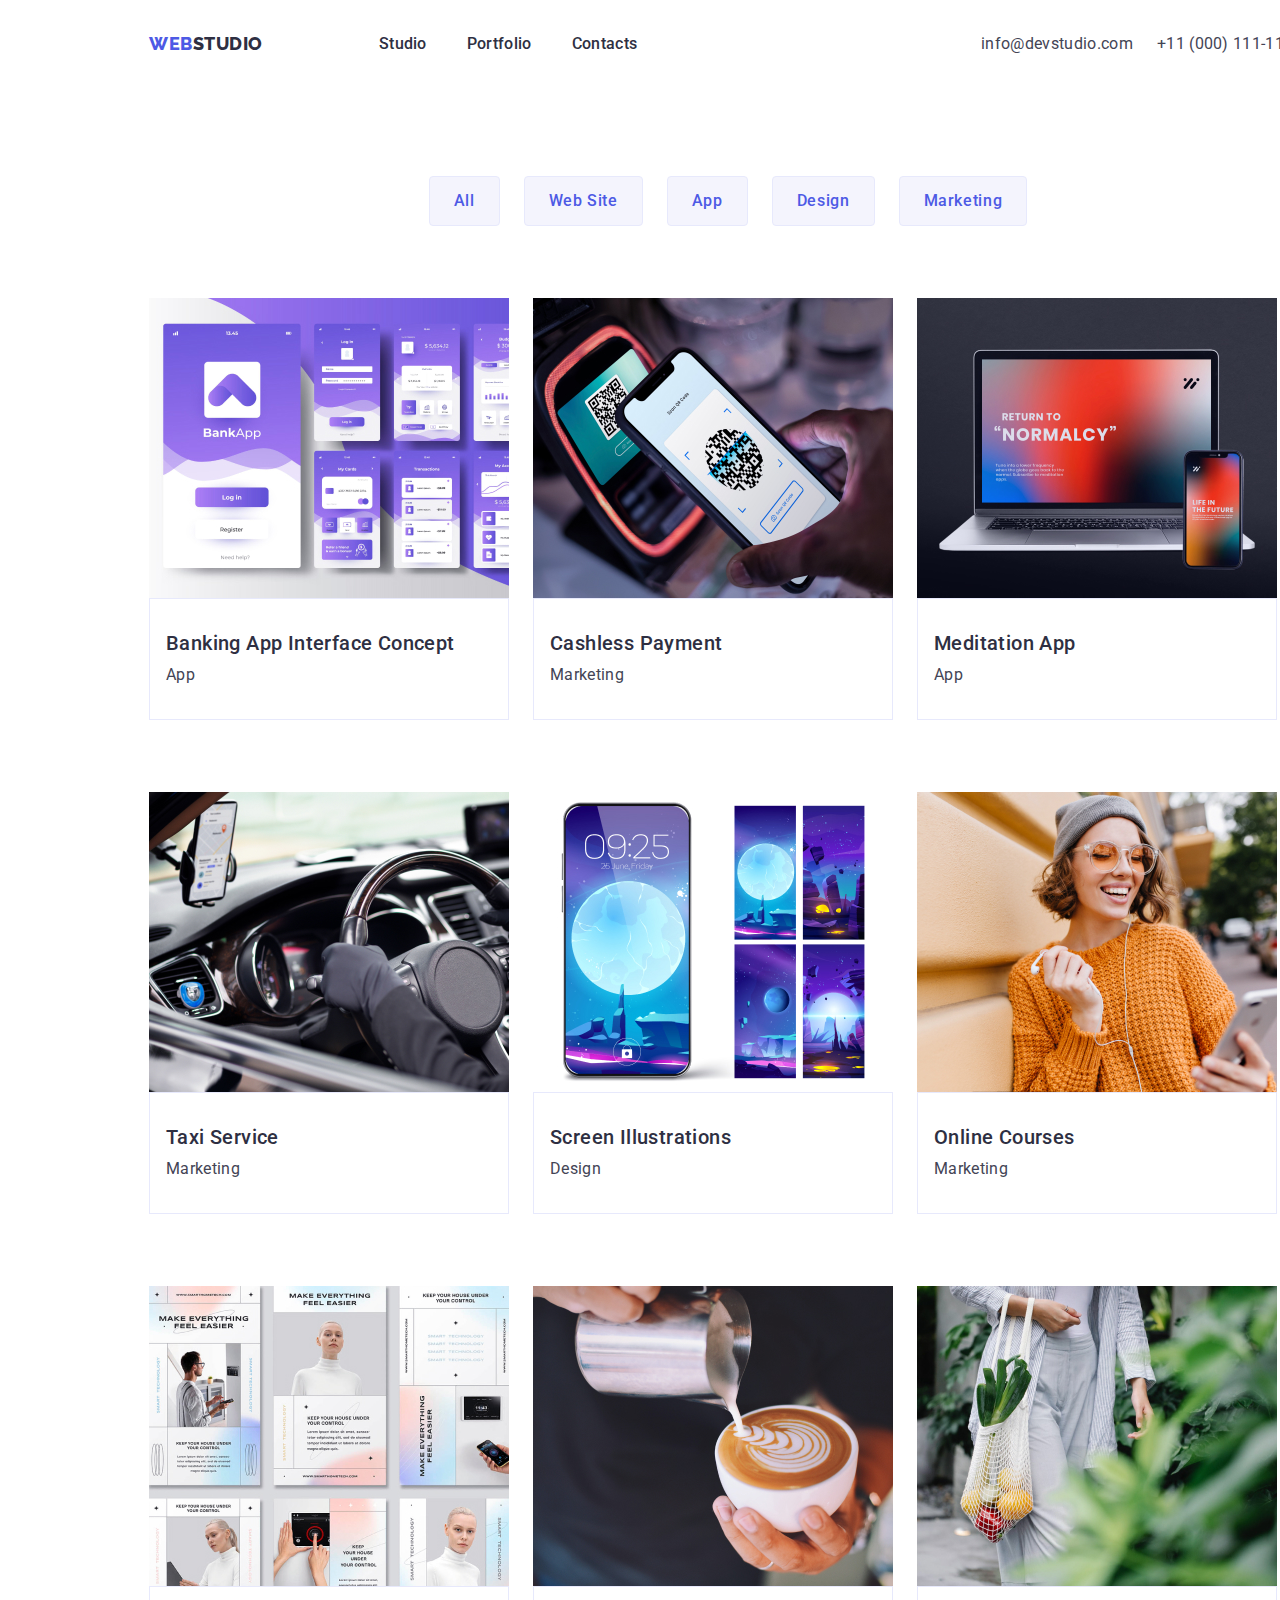
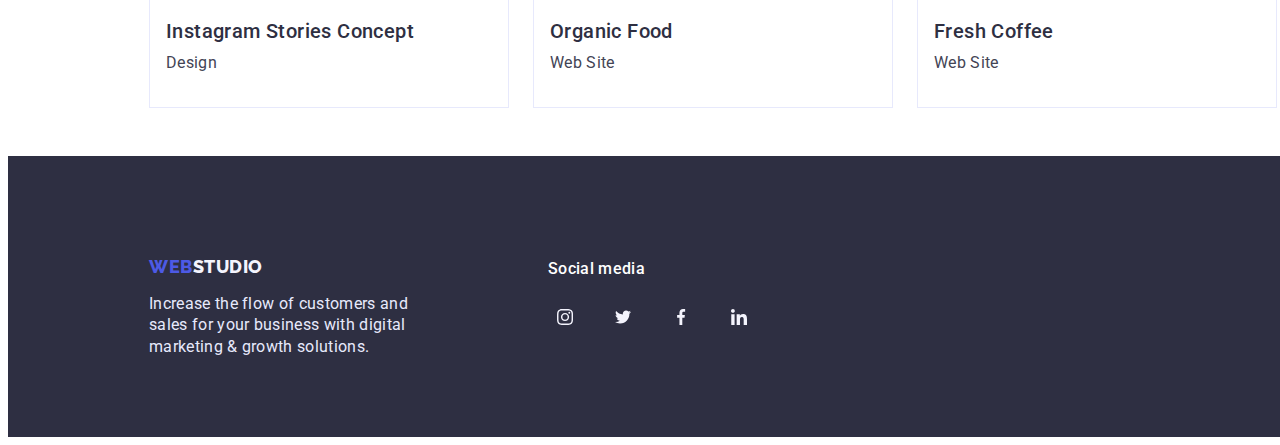
==== portfolio.html @ 94cb03ec "proba" ====
<!DOCTYPE html>
<html lang="en">
<head>
    <meta charset="UTF-8">
    <meta http-equiv="X-UA-Compatible" content="IE=edge">
    <meta name="viewport" content="width=device-width, initial-scale=1.0">
    <title>Портфоліо</title>
    <link rel="preconnect" href="https://fonts.googleapis.com">
    <link rel="preconnect" href="https://fonts.gstatic.com" crossorigin>
    <link href="https://fonts.googleapis.com/css2?family=Raleway:wght@800&family=Roboto:wght@400;500;700;900&display=swap" rel="stylesheet">
    <link rel="stylesheet" href="https://cdnjs.cloudflare.com/ajax/libs/modern-normalize/1.1.0/modern-normalize.min.css" 
    integrity="sha512-wpPYUAdjBVSE4KJnH1VR1HeZfpl1ub8YT/NKx4PuQ5NmX2tKuGu6U/JRp5y+Y8XG2tV+wKQpNHVUX03MfMFn9Q==" crossorigin="anonymous" referrerpolicy="no-referrer" />
        <link  href="./css/styles.css" rel="stylesheet">
    
</head>
<body> 
    <div class="container-body">
         <header class="header">
        <div class="header-cont container">
                <nav class="header-nav"> 
    <ul class="header-list list">
        <li> <a class="header-link link" href="./index.html" >Web<span class="accent">Studio</span></a></li>
        <li class="header-list__item"><a class="header-list__link link" href="./index.html">Studio</a></li>
        <li class="header-list__item"><a class="header-list__link link" href="./portfolio.html">Portfolio</a></li>
        <li class="header-list__item"><a class="header-list__link link" href="">Contacts</a></li>
    </ul>
</nav>
<address class="header-address ">
    <ul class="header-adr__list list ">
        <li class="header-adr__item"> <a class="header-adr-link link" href="mailto:info@devstudio.com">info@devstudio.com</a></li>
        <li class="header-adr__item"> <a class="header-adr-link link" href="tel:+110001111111">+11 (000) 111-11-11</a></li>
    </ul>
</address>
</div>
    </header>
     
    <main>

        <!-- sectio-1  -->

        <section class="section">
            <h1 hidden>portfolio</h1>
            <div class="section-btn container">
              <ul class="section-list-btn list">
                 <li class="section-"><button class="btnn" type="button">All</button></li>
                <li class="section-"><button class="btnn" type="button">Web Site</button></li>
                <li class="section-"><button class="btnn" type="button">App</button></li>
                <li class="section-"><button class="btnn" type="button">Design</button></li>
                <li class="section-"><button class="btnn" type="button">Marketing</button></li>
            </ul>
            </div>

   <div class="section-list-img container">
            
            <ul class="section-list list">
                
                <li class="section-list-li">
                    <a class="section link" href="">
                        <img src="./images/portsel1.jpg" alt="app saite" width="360">
                        <div class="img-textt">
                         <h2 class="link-list-zago">Banking App Interface Concept</h2>
                         <p class="link-list-par">App</p>
                        </div>
                    
                    </a> 
                </li>

                <li class="section-list-li">
                    <a class="section link" href="">
                    <img src="./images/portsel2.jpg" alt="two telefone" width="360">
                    <div class="img-textt">
                        <h2 class="link-list-zago">Cashless Payment</h2>
                    <p class="link-list-par">Marketing</p>

                    </div>
                    
                    </a>                  
                </li>

                <li class="section-list-li">
                    <a class="section link" href="">
                        <img src="./images/portsel3.jpg" alt="mac iphone" width="360">
                        <div class="img-textt">
                             <h2 class="link-list-zago">Meditation App</h2>
                    <p class="link-list-par">App</p>

                        </div>
                   
                    </a>                    
                </li>
        
                <li class="section-list-li">
                    <a class="section link" href="">
                        <img src="./images/portsel21.jpg" alt="avto drive" width="360">
                        <div class="img-textt"> 
                             <h2 class="link-list-zago">Taxi Service</h2>
                    <p class="link-list-par">Marketing</p>

                        </div>
                  
                    </a>
                    
                </li>
                <li class="section-list-li">
                    <a class="section link" href="">
                        <img src="./images/portsel22.jpg" alt="iphone window" width="360">
                        <div class="img-textt">
                               <h2 class="link-list-zago">Screen Illustrations</h2>
                    <p class="link-list-par">Design</p>
                        </div>
                  
                    </a>
                    
                </li>
                <li class="section-list-li">
                    <a class="section link" href="">
                        <img src="./images/portsel23.jpg" alt="girl iphone" width="360">
                        <div class="img-textt">
                             <h2 class="link-list-zago">Online Courses</h2>
                    <p class="link-list-par">Marketing</p>
                        </div>
                    
                    </a>
                    
                </li>
      
                <li class="section-list-li">
                    <a class="section link" href="">
                        <img src="./images/portsel31.jpg" alt="site poster " width="360">
                        <div class="img-textt">
                             <h2 class="link-list-zago">Instagram Stories Concept</h2>
                    <p class="link-list-par">Design</p>
                        </div>
                    
                    </a>
                    
                </li>
                <li class="section-list-li">
                    <a class="section link" href="">
                        <img src="./images/portsel32.jpg" alt="ftuit bag" width="360">
                        <div class="img-textt">
                             <h2 class="link-list-zago">Organic Food</h2>
                    <p class="link-list-par">Web Site</p>
                        </div>
                    
                    </a>
                    
                </li>
                <li class="section-list-li">
                    <a class="section link" href="">
                        <img src="./images/portsel33.jpg" alt="late cap" width="360">
                        <div class="img-textt">
                             <h2 class="link-list-zago">Fresh Coffee</h2>
                    <p class="link-list-par">Web Site</p>
                        </div>
                    
                    </a>
                    
                </li>
            </ul>
        </div>
           
        </section>

    </main> 
    <footer class="footer-dno-links">
        <div class="container">
          <a class="footer-link link" href="./index.html" >Web<span class="accentt">Studio</span></a>
    <p class="footer-dno-p">Increase the flow of customers and sales for your business with digital marketing & growth solutions.</p>   
        </div>
        <div class="footer-dno-soc">
            <h2 class="footer-dno-zogo">Social media</h2>
 <ul class="section-soc-list list">

                    <li class="section-soc-item">
                        <a class="section-dno-link link" href="">
                            <svg width="16" heigth="16" class="section-soc-icon">
                                <use href="./images/symbol-defs.svg#icon-instagram"></use>
                            </svg>

                        </a>
                    </li>

                    <li class="section-soc-item">
                        <a class="section-dno-link link" href="">
                            <svg width="16" heigth="16" class="section-soc-icon">
                                <use href="./images/symbol-defs.svg#icon-twitter"></use>
                            </svg>

                        </a>
                    </li>

                    <li class="section-soc-item">
                        <a class="section-dno-link link" href="">
                            <svg width="16" heigth="16" class="section-soc-icon">
                                <use href="./images/symbol-defs.svg#icon-facebook"></use>
                            </svg>

                        </a>
                    </li>

                    <li class="section-soc-item">
                        <a class="section-dno-link link" href="">
                            <svg width="16" heigth="16" class="section-soc-icon">
                                <use href="./images/symbol-defs.svg#icon-linkedin"></use>
                            </svg>

                        </a>
                    </li>
                </ul>
        </div>
        
    </footer>
    </div>
   
    
</body>
</html>
---- css/styles.css ----
p, h1, h2, h3, h4, h5, h6 {
    margin: 0;
}


ul {
    padding-left: 0;
    margin: 0;
}

img {
    display: block; 
    max-width: 100%; 
    height: auto;
    }

/* 3 lison  */
.container {
    width: 1158px;
    margin: 0 auto;
    padding: 0 15px;
}

.header-cont {
    display: flex;
    justify-content: space-between;
    align-items: center;
    
}




:root {
    --main-body-color: #ffffff;
    --main-text-color: #434455;
    --main-title-color: #2e2f42;
    --portfolio-botton-color: #4d5ae5;
  }

body {
    font-family: 'Roboto', sans-serif;
    background-color:var(--main-body-color);
    color: var(--main-text-color);

}
.container-body {
    position: relative;
    width: 1440px;
    margin: auto;
}

/* header */

.header-list {
    display: flex;
    justify-content: space-between;
    align-items: center;
    padding-top: 24px;
    padding-bottom: 24px;
    gap: 40px;
}

.header-nav{
    list-style: none;
    display: flex;
}

.header-link{
    font-family: "Raleway", sans-serif;
    font-weight: 800;
    font-size: 18px;
    line-height: 1.17;
    letter-spacing: 0.03em;
    text-decoration: none;
    text-transform: uppercase;
    color: #4D5AE5;
    padding-right: 76px;
    padding-top: 24px;
    padding-bottom: 24px;

}

.header-list__link{
    font-weight: 500;
font-size: 16px;
line-height: 1.5;
text-decoration:none;
letter-spacing: 0.02em;
color: var(--main-title-color);
}
.list{
    list-style: none;
}

.header-list__link:hover,
.header-list__link:focus{
    color:#404bbf;
}

.link{
text-decoration: none;
}

.accent{
font-weight: 800;
font-size: 18px;
line-height: 1.33;
letter-spacing: 0.03em;
text-transform: uppercase;
color: var(--main-title-color);
}

.header-link{
    text-decoration: none
}

.header-address{
    font-style: normal;
}

.header-adr-link{
    font-size: 16px;
    line-height: 1.5;
    letter-spacing: 0.02em;
    color: var(--main-text-color); 
}
.header-adr-link:hover,
.header-adr-link:focus{
    color: #404bbf;
}
.header-adr__list {
    display: flex;
   column-gap: 24px;
   row-gap: 48px;
}

/* 1 */

.sectio-one-odin{
    background-color: var(--main-title-color);
    background-image:linear-gradient(rgba(46, 47, 66, 0.7),
     rgba(46, 47, 66, 0.7)),
     url(../images/people-office1.jpg);
    background-repeat: no-repeat;
    background-position: center;
    background-size: cover;
    padding-top:  188px;
    padding-bottom: 188px;
    
}

.section-one-header{
font-size: 56px;
line-height: 1.07;
text-align: center;
letter-spacing: 0.02em;
color: var(--main-body-color);
margin-bottom: 48px;
max-width: 496px;
margin-left: auto;
margin-right: auto;
}

.btn{
    font-family: 'Roboto', sans-serif;
    display: block;
    font-weight: 500;
    font-size: 16px;
    line-height: 1.5;
    letter-spacing: 0.04em;
    cursor: pointer;
    background: #4D5AE5;
    color: var(--main-body-color);
    margin-left: auto;
    margin-right: auto;
    padding-top: 16px;
    padding-right: 32px;
    padding-bottom: 16px;
    padding-left: 32px;
    border: none;
    
    
}
.btn:hover{
    background: #404BBF;
}

/* 2 */
.section-two {
    padding-top: 120px;
}
.section-twoo {
display: flex;
gap: 24px;
}
.section-dwa-img1 {
    width: 264px;
height: 112px;
background: #F4F4FD;
background-image: url(../images/antenna1.svg);
background-repeat: no-repeat;
background-position: center;    
border-radius: 4px;
}
.section-dwa-img2 {
    width: 264px;
height: 112px;
background: #F4F4FD;
background-image: url(../images/clock1.svg);
background-repeat: no-repeat;
background-position: center;    
border-radius: 4px;
}
.section-dwa-img3 {
    width: 264px;
height: 112px;
background: #F4F4FD;
background-image: url(../images/diagram1.svg);
background-repeat: no-repeat;
background-position: center;    
border-radius: 4px;
}
.section-dwa-img4 {
    width: 264px;
height: 112px;
background: #F4F4FD;
background-image: url(../images/astronaut1.svg);
background-repeat: no-repeat;
background-position: center;    
border-radius: 4px;
}

.section-dwa-zogo{
font-weight: 500;
font-size: 20px;
line-height: 1.2;
letter-spacing: 0.02em;
color: var(--main-title-color);
}
.section-dwa-par{
font-size: 16px;
line-height: 1.5;
letter-spacing: 0.02em;
color: var(--main-text-color);
max-width: 264px;
margin-top: 8px;
}
/* 3 */
.container-three {
    padding-bottom: 120px;
}
.lists-three {
    display: flex;
gap: 24px;
}
.three-list {
    width: 360px;
    margin-top: 72px;
}

.section-thee-tre{
font-size: 36px;
line-height: 1.11;
text-align: center;
letter-spacing: 0.02em;
text-transform: capitalize;
color: var(--main-title-color);
padding-top: 120px;
}

/* 4 */
.section-conteiner {
    padding-bottom: 120px;
}
.lists {
    display: flex;
    gap: 24px;
}
.img-text {
    padding: 32px 16px;
    
}


.section-four{
background: #F4F4FD;
}
.list-four{
    background:var(--main-body-color);
    border-radius: 0px 0px 4px 4px;
    width: 264px;
    margin-top: 72px;
}

.section-four-cheture{
font-weight: 700;
font-size: 36px;
line-height: 1.11;
text-align: center;
letter-spacing: 0.02em;
text-transform: capitalize;
color: var(--main-title-color);
padding-top: 120px;
}

.section-four-htri{
font-weight: 500;
font-size: 20px;
line-height: 1.2;
text-align: center;
letter-spacing: 0.02em;
color: var(--main-title-color);
margin-bottom: 8px;


}
.section-four-p{
font-weight: 400;
font-size: 16px;
line-height: 1.5;
text-align: center;
letter-spacing: 0.02em;
color: var(--main-text-color);
margin-bottom: 8px;
}

.section-soc-list {
    display: flex;
    justify-content: center;
   gap: 24px;
  
}

.section-soc-item {
    width: 40px;
height: 40px;

}
.section-soc-link {
    width: 100%;
    height: 100%;
    background-color: #4D5AE5;
    border-radius: 50%;
    display:flex;
    align-items: center;
    justify-content: center;
    

}
.section-soc-link:hover,
.section-soc-link:focus{
    background-color: #404BBF;
}

.section-soc-icon {
    width: 16px;
    height: 16px;
}

 /* 5  */
 .section-five-zogo {
    font-weight: 700;
font-size: 36px;
line-height: 1.11;
text-align: center;
letter-spacing: 0.02em;
text-transform: capitalize;
color: var(--main-title-color);
padding-top: 120px;

 }

 .section-five-lisl {
    display: flex;
    justify-content: center;
    gap: 24px;
    padding-top: 72px;
    padding-bottom: 110px;
 }
 .section-five-item {
    width: 168px;
    height: 88px;
    border: 1px solid rgb(136, 134, 134);  
    border-radius: 4%;
   
 }

 .section-five-link {
    width: 100%;
    height: 100%;
    display:flex;
    align-items: center;
    justify-content: center;
 }
 .section-five-item:hover,
 .section-five-item:focus {
    background-color: #404bbf;
 }
/* footer  */

.footer-dno-links {
    background-color: var(--main-title-color);
    padding-top: 100px;
    padding-bottom: 100px;
}
.section-dno-link {
    width: 100%;
    height: 100%;
    background-color: ffffff 10%; 
    border-radius: 50%;
    display:flex;
    align-items: center;
    justify-content: center;
    

}
.section-dno-link:hover,
.section-dno-link:focus{
    background-color: green;
}
.footer-dno-soc{
width: 208px;
height: 80px;
margin-top: -100px;
margin-right: 692px;
margin-left: 540px;
}
.footer-dno-zogo{
    font-family: 'Roboto';
font-style: normal;
font-weight: 500;
font-size: 16px;
line-height: 1.5;
letter-spacing: 0.02em;
color: #FFFFFF;
margin-bottom: 16px;
}

.footer-link{
    font-family: "Raleway", sans-serif;
font-weight: 800;
font-size: 18px;
line-height: 1.17;
letter-spacing: 0.03em;
text-transform: uppercase;
text-decoration: none;
color: #4D5AE5;
}
.footer-dno-p{
font-weight: 400;
font-size: 16px;
line-height: 1.33;
letter-spacing: 0.02em;
color: #E7E9FC;
max-width: 264px;
margin-top: 16px;
}

.accentt{
    color: #F4F4FD;
}
/* portfolio  */
.section-btn {
    padding-top: 96px;
    padding-bottom: 72px;
}

.section-list-btn {
    display: flex;
    gap: 24px;
    justify-content: center;
}
.btnn{
    font-family: 'Roboto', sans-serif;
    font-weight: 500;
    font-size: 16px;
    line-height: 1.5;
    letter-spacing: 0.04em;
    cursor: pointer;
    background: #F4F4FD;
    border: 1px solid #E7E9FC;
    border-radius: 4px;
    color: var(--portfolio-botton-color);
    padding-top: 12px;
    padding-right: 24px;
    padding-bottom: 12px;
    padding-left: 24px;  
}

.btnn:hover,
.btnn:focus {
color: #FFFFFF;
background: #404BBF;
border-color: transparent;
}
.section-list-li {
    margin-bottom: 48px;
    width: 360px;
}
.section-list {
    display: flex;
    flex-wrap: wrap;
    gap: 24px;
}
.img-textt {
    padding: 32px 16px;
    border: 1px solid #E7E9FC;
}

.link-list-zago{
font-weight: 500;
font-size: 20px;
line-height: 1.2;
letter-spacing: 0.02em;
color: var(--main-title-color);

}
.link-list-par{
font-size: 16px;
line-height: 1.5;
letter-spacing: 0.02em;
color: var(--main-text-color);
margin-top: 8px;
}
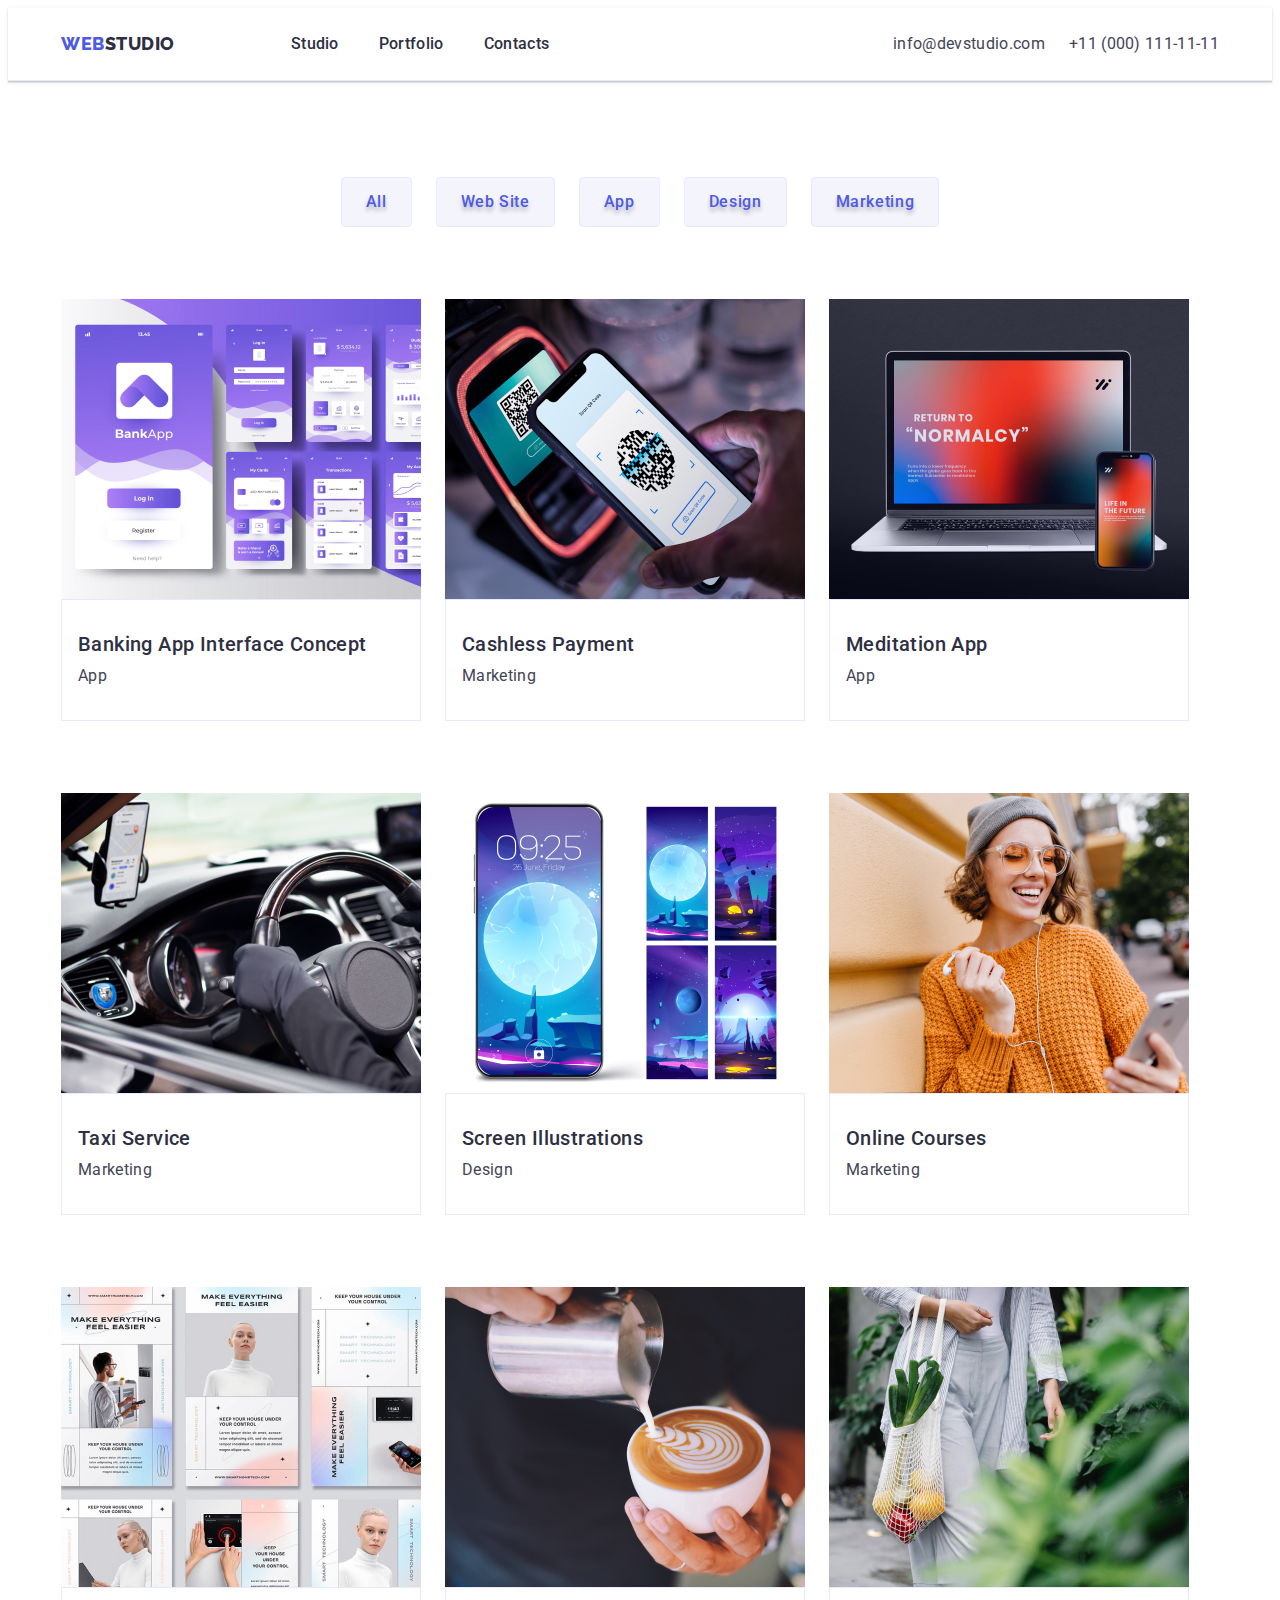
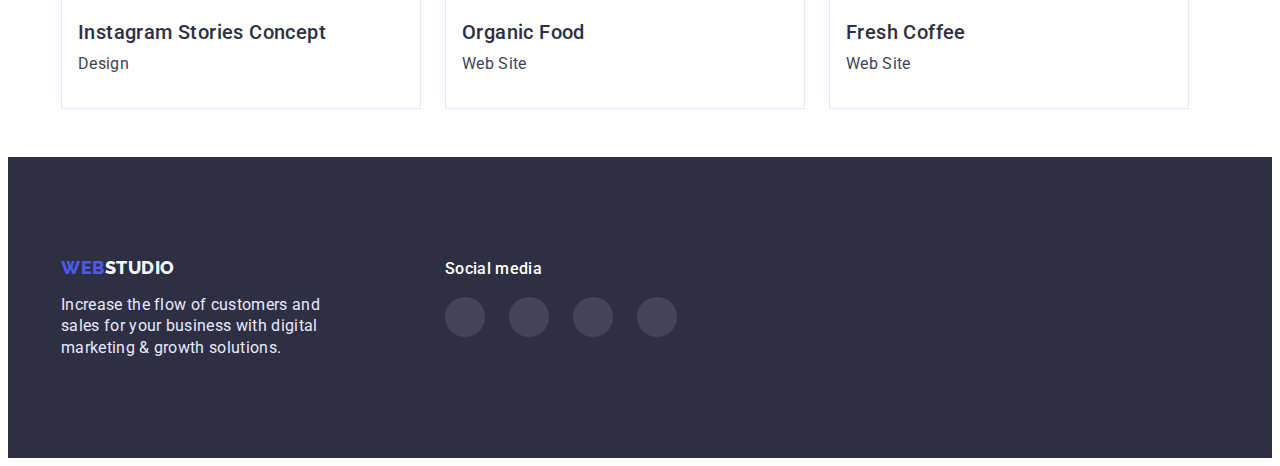
==== commit 61476fdc: "proba3" ====
--- a/portfolio.html
+++ b/portfolio.html
@@ -55,7 +55,7 @@
             <ul class="section-list list">
                 
                 <li class="section-list-li">
-                    <a class="section link" href="">
+                    <a class="section-href link" href="">
                         <img src="./images/portsel1.jpg" alt="app saite" width="360">
                         <div class="img-textt">
                          <h2 class="link-list-zago">Banking App Interface Concept</h2>
@@ -66,7 +66,7 @@
                 </li>
 
                 <li class="section-list-li">
-                    <a class="section link" href="">
+                    <a class="section-href link" href="">
                     <img src="./images/portsel2.jpg" alt="two telefone" width="360">
                     <div class="img-textt">
                         <h2 class="link-list-zago">Cashless Payment</h2>
@@ -78,7 +78,7 @@
                 </li>
 
                 <li class="section-list-li">
-                    <a class="section link" href="">
+                    <a class="section-href link" href="">
                         <img src="./images/portsel3.jpg" alt="mac iphone" width="360">
                         <div class="img-textt">
                              <h2 class="link-list-zago">Meditation App</h2>
@@ -90,7 +90,7 @@
                 </li>
         
                 <li class="section-list-li">
-                    <a class="section link" href="">
+                    <a class="section-href link" href="">
                         <img src="./images/portsel21.jpg" alt="avto drive" width="360">
                         <div class="img-textt"> 
                              <h2 class="link-list-zago">Taxi Service</h2>
@@ -102,7 +102,7 @@
                     
                 </li>
                 <li class="section-list-li">
-                    <a class="section link" href="">
+                    <a class="section-href link" href="">
                         <img src="./images/portsel22.jpg" alt="iphone window" width="360">
                         <div class="img-textt">
                                <h2 class="link-list-zago">Screen Illustrations</h2>
@@ -113,7 +113,7 @@
                     
                 </li>
                 <li class="section-list-li">
-                    <a class="section link" href="">
+                    <a class="section-href link" href="">
                         <img src="./images/portsel23.jpg" alt="girl iphone" width="360">
                         <div class="img-textt">
                              <h2 class="link-list-zago">Online Courses</h2>
@@ -125,7 +125,7 @@
                 </li>
       
                 <li class="section-list-li">
-                    <a class="section link" href="">
+                    <a class="section-href link" href="">
                         <img src="./images/portsel31.jpg" alt="site poster " width="360">
                         <div class="img-textt">
                              <h2 class="link-list-zago">Instagram Stories Concept</h2>
@@ -136,7 +136,7 @@
                     
                 </li>
                 <li class="section-list-li">
-                    <a class="section link" href="">
+                    <a class="section-href link" href="">
                         <img src="./images/portsel32.jpg" alt="ftuit bag" width="360">
                         <div class="img-textt">
                              <h2 class="link-list-zago">Organic Food</h2>
@@ -147,7 +147,7 @@
                     
                 </li>
                 <li class="section-list-li">
-                    <a class="section link" href="">
+                    <a class="section-href link" href="">
                         <img src="./images/portsel33.jpg" alt="late cap" width="360">
                         <div class="img-textt">
                              <h2 class="link-list-zago">Fresh Coffee</h2>
@@ -164,17 +164,19 @@
 
     </main> 
     <footer class="footer-dno-links">
-        <div class="container">
-          <a class="footer-link link" href="./index.html" >Web<span class="accentt">Studio</span></a>
-    <p class="footer-dno-p">Increase the flow of customers and sales for your business with digital marketing & growth solutions.</p>   
-        </div>
-        <div class="footer-dno-soc">
+        <div class="footer-dno container">
+            <div class="footer-dno-logo">
+                <a class="footer-link link" href="./index.html" >Web<span class="accentt">Studio</span></a>
+<p class="footer-dno-p">Increase the flow of customers and sales for your business with digital marketing & growth solutions.</p> 
+            </div>
+                    
+<div class="footer-dno-soc">
             <h2 class="footer-dno-zogo">Social media</h2>
  <ul class="section-soc-list list">
 
                     <li class="section-soc-item">
                         <a class="section-dno-link link" href="">
-                            <svg width="16" heigth="16" class="section-soc-icon">
+                            <svg class="section-dno-icon">
                                 <use href="./images/symbol-defs.svg#icon-instagram"></use>
                             </svg>
 
@@ -183,7 +185,7 @@
 
                     <li class="section-soc-item">
                         <a class="section-dno-link link" href="">
-                            <svg width="16" heigth="16" class="section-soc-icon">
+                            <svg class="section-dno-icon">
                                 <use href="./images/symbol-defs.svg#icon-twitter"></use>
                             </svg>
 
@@ -192,7 +194,7 @@
 
                     <li class="section-soc-item">
                         <a class="section-dno-link link" href="">
-                            <svg width="16" heigth="16" class="section-soc-icon">
+                            <svg class="section-dno-icon">
                                 <use href="./images/symbol-defs.svg#icon-facebook"></use>
                             </svg>
 
@@ -201,7 +203,7 @@
 
                     <li class="section-soc-item">
                         <a class="section-dno-link link" href="">
-                            <svg width="16" heigth="16" class="section-soc-icon">
+                            <svg class="section-dno-icon">
                                 <use href="./images/symbol-defs.svg#icon-linkedin"></use>
                             </svg>
 
@@ -209,8 +211,10 @@
                     </li>
                 </ul>
         </div>
-        
-    </footer>
+
+        </div>
+    
+</footer>
     </div>
    
     
--- a/css/styles.css
+++ b/css/styles.css
@@ -26,6 +26,7 @@
     display: flex;
     justify-content: space-between;
     align-items: center;
+   
     
 }
 
@@ -45,13 +46,20 @@
     color: var(--main-text-color);
 
 }
-.container-body {
+/* .container-body {
     position: relative;
     width: 1440px;
     margin: auto;
-}
+} */
 
 /* header */
+.header{
+    border-bottom: 1px solid #E7E9FC;
+    box-shadow: 0px 2px 1px rgba(46, 47, 66, 0.08),
+    0px 1px 1px rgba(46, 47, 66, 0.16),
+    0px 1px 6px rgba(46, 47, 66, 0.08);
+
+}
 
 .header-list {
     display: flex;
@@ -143,9 +151,12 @@
     background-image:linear-gradient(rgba(46, 47, 66, 0.7),
      rgba(46, 47, 66, 0.7)),
      url(../images/people-office1.jpg);
+     max-width: 1440px;
     background-repeat: no-repeat;
     background-position: center;
     background-size: cover;
+    margin-left: auto;
+    margin-right: auto;
     padding-top:  188px;
     padding-bottom: 188px;
     
@@ -173,6 +184,8 @@
     cursor: pointer;
     background: #4D5AE5;
     color: var(--main-body-color);
+    box-shadow: 0px 4px 4px rgba(0, 0, 0, 0.15);
+border-radius: 4px;
     margin-left: auto;
     margin-right: auto;
     padding-top: 16px;
@@ -185,6 +198,8 @@
 }
 .btn:hover{
     background: #404BBF;
+    box-shadow: 0px 4px 4px rgba(0, 0, 0, 0.15);
+border-radius: 4px;
 }
 
 /* 2 */
@@ -292,6 +307,9 @@
     border-radius: 0px 0px 4px 4px;
     width: 264px;
     margin-top: 72px;
+    box-shadow: 0px 1px 6px rgba(46, 47, 66, 0.08),
+     0px 1px 1px rgba(46, 47, 66, 0.16),
+      0px 2px 1px rgba(46, 47, 66, 0.08);
 }
 
 .section-four-cheture{
@@ -383,7 +401,7 @@
     width: 168px;
     height: 88px;
     border: 1px solid rgb(136, 134, 134);  
-    border-radius: 4%;
+    border-radius: 4px;
    
  }
 
@@ -393,10 +411,22 @@
     display:flex;
     align-items: center;
     justify-content: center;
+    
  }
- .section-five-item:hover,
- .section-five-item:focus {
-    background-color: #404bbf;
+
+ .section-five-icon{
+    width: 104px;
+    height: 56px;
+    fill: #FFFFFF;
+    
+
+ }
+
+ .section-five-item:hover .section-five-icon,
+ .section-five-item:focus .section-five-icon{
+    border: 1px solid #404BBF;  
+    border-radius: 4px;
+   
  }
 /* footer  */
 
@@ -405,10 +435,16 @@
     padding-top: 100px;
     padding-bottom: 100px;
 }
+
+.section-soc-item{
+    width: 40px;
+    height: 40px;
+    gap: 16px
+}
 .section-dno-link {
     width: 100%;
     height: 100%;
-    background-color: ffffff 10%; 
+    background: rgba(255, 255, 255, 0.1);
     border-radius: 50%;
     display:flex;
     align-items: center;
@@ -418,18 +454,22 @@
 }
 .section-dno-link:hover,
 .section-dno-link:focus{
-    background-color: green;
-}
-.footer-dno-soc{
-width: 208px;
-height: 80px;
-margin-top: -100px;
-margin-right: 692px;
-margin-left: 540px;
+    background: #31D0AA;
+}
+.footer-dno{
+    display: flex;
+    width: 1158px;
+   
+}
+.footer-dno-logo{
+    margin-right: 120px;
+}
+
+.section-dno-icon{
+    width: 24px;
+    height: 24px;
 }
 .footer-dno-zogo{
-    font-family: 'Roboto';
-font-style: normal;
 font-weight: 500;
 font-size: 16px;
 line-height: 1.5;
@@ -487,6 +527,8 @@
     padding-right: 24px;
     padding-bottom: 12px;
     padding-left: 24px;  
+    text-shadow: 0px 4px 4px rgba(0, 0, 0, 0.25);
+
 }
 
 .btnn:hover,
@@ -494,10 +536,24 @@
 color: #FFFFFF;
 background: #404BBF;
 border-color: transparent;
+text-shadow: 0px 4px 4px rgba(0, 0, 0, 0.25);
+box-shadow: 0px 3px 1px rgba(0, 0, 0, 0.1), 
+0px 2px 1px rgba(0, 0, 0, 0.08),
+ 0px 2px 2px rgba(0, 0, 0, 0.12);
+border-radius: 4px;
+
 }
 .section-list-li {
     margin-bottom: 48px;
     width: 360px;
+   
+}
+.section-href:hover,
+.section-href:focus{
+    display: block;
+    box-shadow: 0px 1px 6px rgba(46, 47, 66, 0.08),
+     0px 1px 1px rgba(46, 47, 66, 0.16),
+     0px 2px 1px rgba(46, 47, 66, 0.08);
 }
 .section-list {
     display: flex;
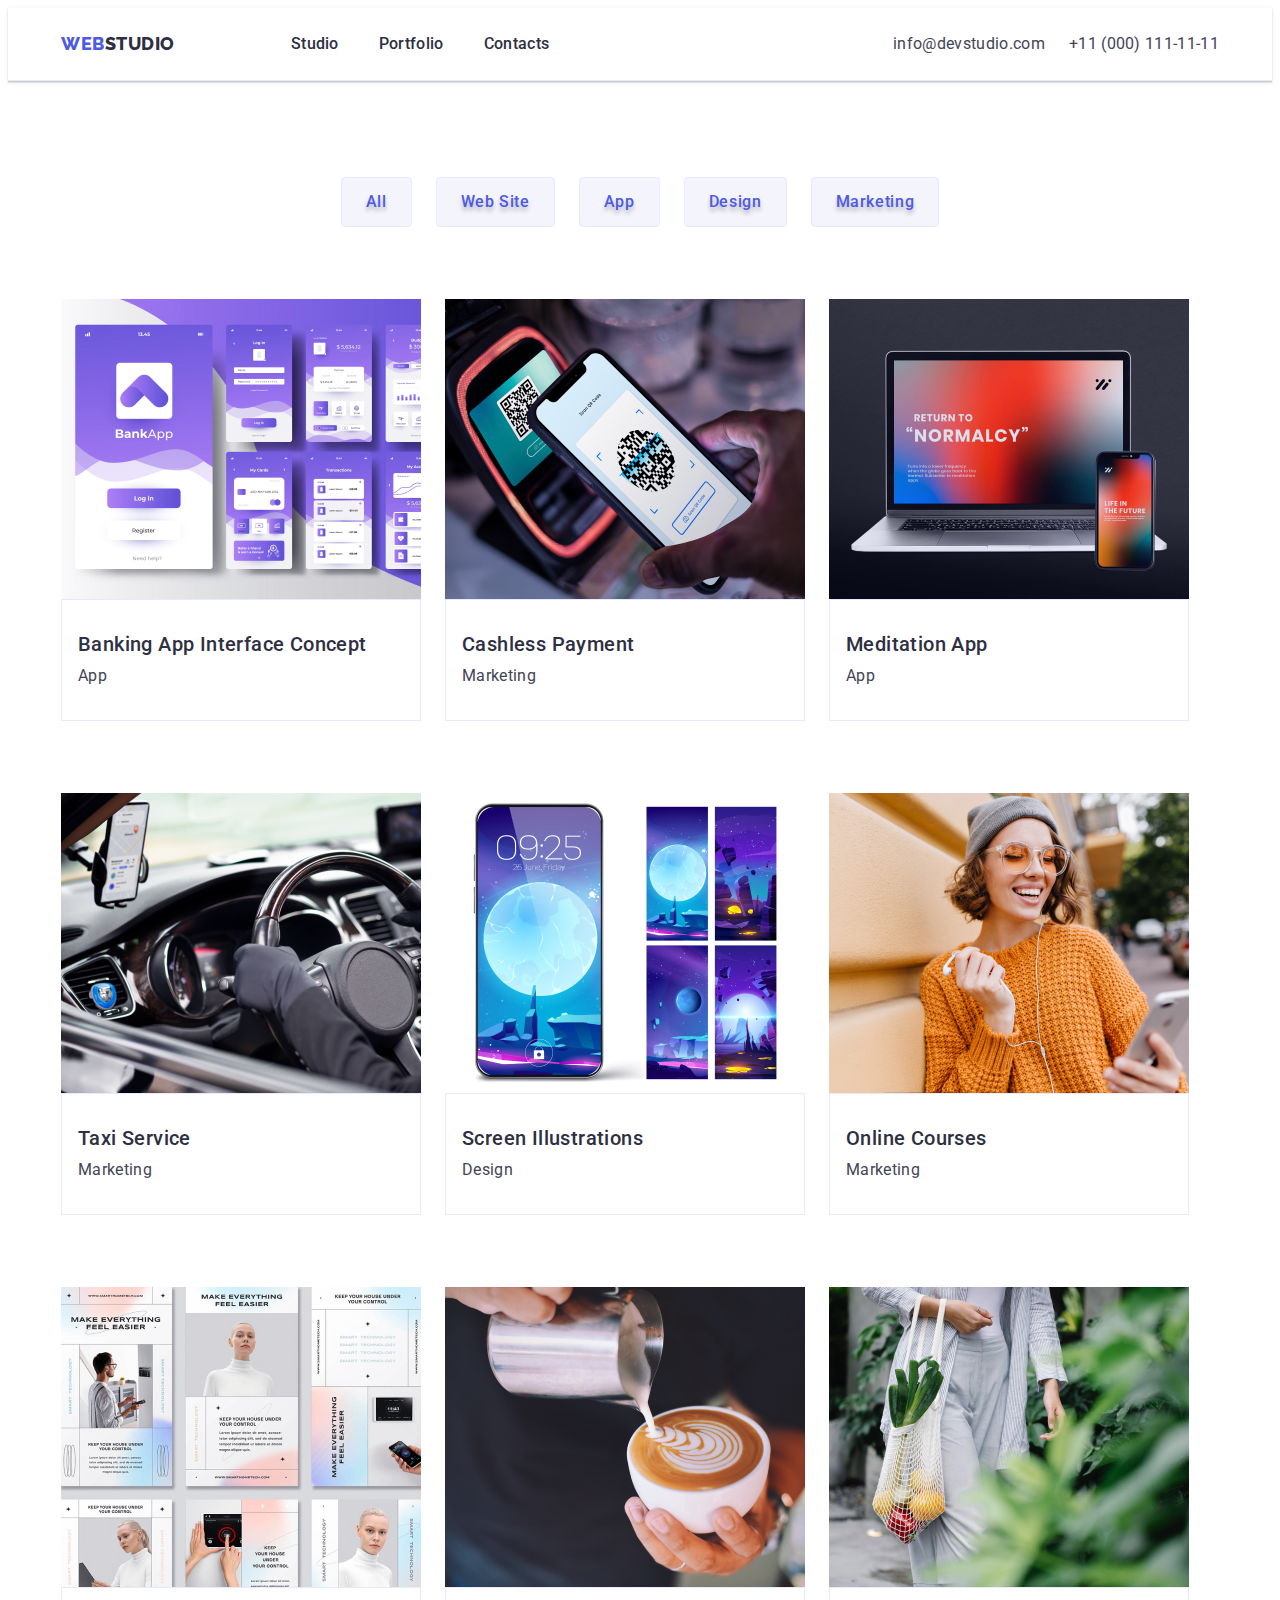
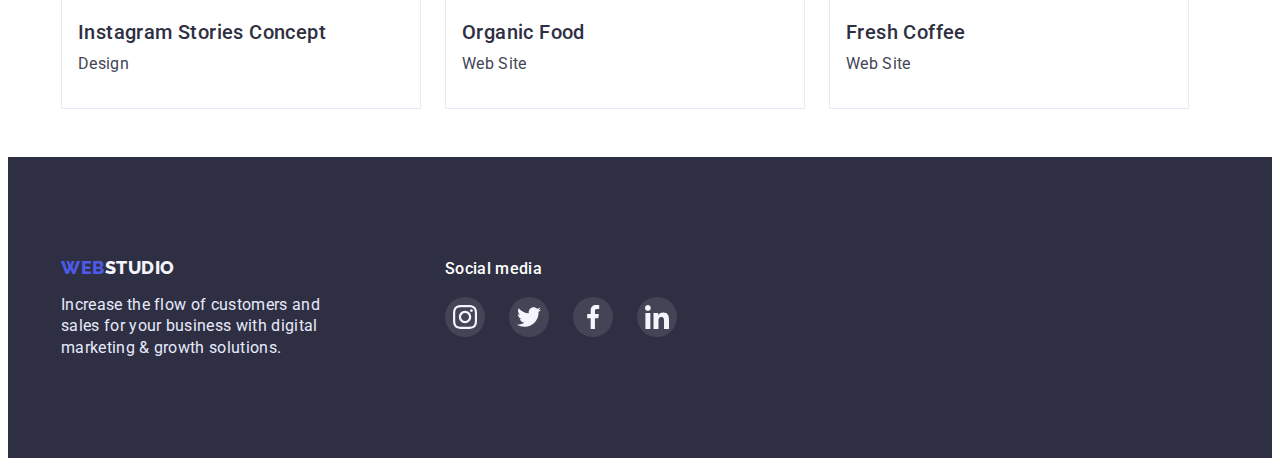
==== commit 0c359d06: "proba4" ====
--- a/portfolio.html
+++ b/portfolio.html
@@ -172,44 +172,44 @@
                     
 <div class="footer-dno-soc">
             <h2 class="footer-dno-zogo">Social media</h2>
- <ul class="section-soc-list list">
-
-                    <li class="section-soc-item">
-                        <a class="section-dno-link link" href="">
-                            <svg class="section-dno-icon">
-                                <use href="./images/symbol-defs.svg#icon-instagram"></use>
-                            </svg>
-
-                        </a>
-                    </li>
-
-                    <li class="section-soc-item">
-                        <a class="section-dno-link link" href="">
-                            <svg class="section-dno-icon">
-                                <use href="./images/symbol-defs.svg#icon-twitter"></use>
-                            </svg>
-
-                        </a>
-                    </li>
-
-                    <li class="section-soc-item">
-                        <a class="section-dno-link link" href="">
-                            <svg class="section-dno-icon">
-                                <use href="./images/symbol-defs.svg#icon-facebook"></use>
-                            </svg>
-
-                        </a>
-                    </li>
-
-                    <li class="section-soc-item">
-                        <a class="section-dno-link link" href="">
-                            <svg class="section-dno-icon">
-                                <use href="./images/symbol-defs.svg#icon-linkedin"></use>
-                            </svg>
-
-                        </a>
-                    </li>
-                </ul>
+            <ul class="section-soc-list list">
+
+                <li class="section-soc-item">
+                    <a class="section-dno-link link" href="">
+                        <svg class="section-dno-icon">
+                            <use href="./images/icons.svg#icon-instagram"></use>
+                        </svg>
+
+                    </a>
+                </li>
+
+                <li class="section-soc-item">
+                    <a class="section-dno-link link" href="">
+                        <svg class="section-dno-icon">
+                            <use href="./images/icons.svg#icon-twitter"></use>
+                        </svg>
+
+                    </a>
+                </li>
+
+                <li class="section-soc-item">
+                    <a class="section-dno-link link" href="">
+                        <svg class="section-dno-icon">
+                            <use href="./images/icons.svg#icon-facebook"></use>
+                        </svg>
+
+                    </a>
+                </li>
+
+                <li class="section-soc-item">
+                    <a class="section-dno-link link" href="">
+                        <svg class="section-dno-icon">
+                            <use href="./images/icons.svg#icon-linkedin"></use>
+                        </svg>
+
+                    </a>
+                </li>
+            </ul>
         </div>
 
         </div>
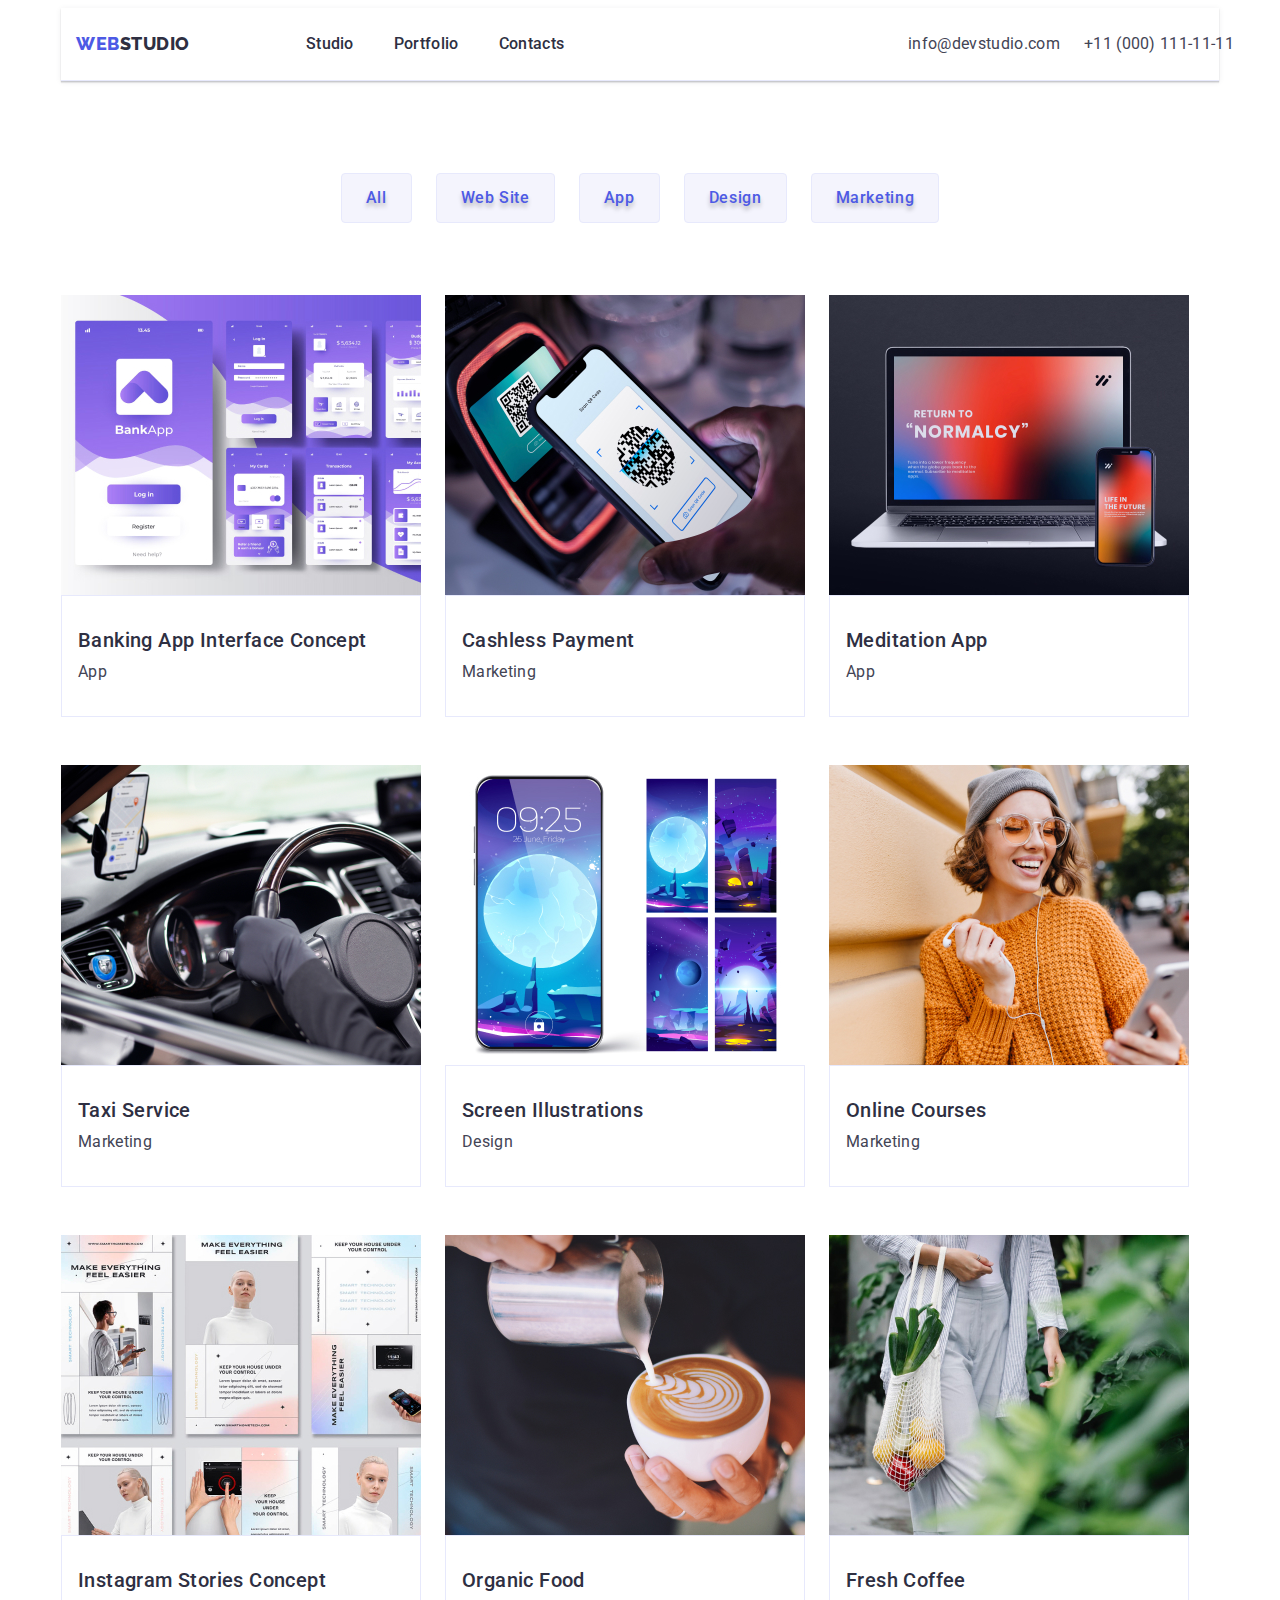
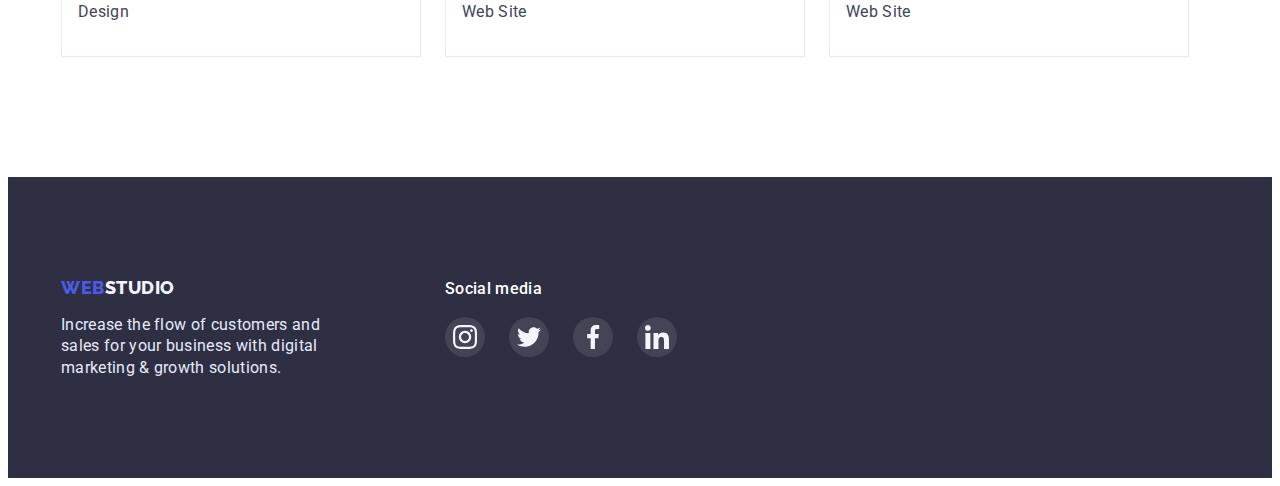
==== commit 3be77cdf: "fin" ====
--- a/portfolio.html
+++ b/portfolio.html
@@ -14,7 +14,7 @@
     
 </head>
 <body> 
-    <div class="container-body">
+    <div class="container">
          <header class="header">
         <div class="header-cont container">
                 <nav class="header-nav"> 
@@ -38,9 +38,8 @@
 
         <!-- sectio-1  -->
 
-        <section class="section">
-            <h1 hidden>portfolio</h1>
-            <div class="section-btn container">
+        <section class="section-btn-port">
+                 <h1 hidden>portfolio</h1>
               <ul class="section-list-btn list">
                  <li class="section-"><button class="btnn" type="button">All</button></li>
                 <li class="section-"><button class="btnn" type="button">Web Site</button></li>
@@ -48,9 +47,9 @@
                 <li class="section-"><button class="btnn" type="button">Design</button></li>
                 <li class="section-"><button class="btnn" type="button">Marketing</button></li>
             </ul>
-            </div>
-
-   <div class="section-list-img container">
+            
+
+   
             
             <ul class="section-list list">
                 
@@ -171,7 +170,7 @@
             </div>
                     
 <div class="footer-dno-soc">
-            <h2 class="footer-dno-zogo">Social media</h2>
+            <p class="footer-dno-zogo">Social media</p>
             <ul class="section-soc-list list">
 
                 <li class="section-soc-item">
--- a/css/styles.css
+++ b/css/styles.css
@@ -378,6 +378,10 @@
 }
 
  /* 5  */
+ .section-five {
+    padding-top: 120px;
+    padding-bottom: 120px;
+ }
  .section-five-zogo {
     font-weight: 700;
 font-size: 36px;
@@ -386,7 +390,8 @@
 letter-spacing: 0.02em;
 text-transform: capitalize;
 color: var(--main-title-color);
-padding-top: 120px;
+margin-bottom: 72px;
+
 
  }
 
@@ -394,23 +399,24 @@
     display: flex;
     justify-content: center;
     gap: 24px;
-    padding-top: 72px;
-    padding-bottom: 110px;
+    
  }
  .section-five-item {
     width: 168px;
     height: 88px;
-    border: 1px solid rgb(136, 134, 134);  
-    border-radius: 4px;
+ 
    
  }
 
  .section-five-link {
+    display: block;
     width: 100%;
     height: 100%;
     display:flex;
     align-items: center;
     justify-content: center;
+    border: 1px solid rgb(136, 134, 134);  
+    border-radius: 4px;
     
  }
 
@@ -418,14 +424,16 @@
     width: 104px;
     height: 56px;
     fill: #FFFFFF;
-    
-
- }
-
- .section-five-item:hover .section-five-icon,
- .section-five-item:focus .section-five-icon{
-    border: 1px solid #404BBF;  
-    border-radius: 4px;
+ }
+
+ .section-five-link:hover,
+ .section-five-link:focus {
+    border-color: #4d5ae5;
+ }
+
+ .section-five-link:hover .section-five-icon,
+ .section-five-link:focus .section-five-icon{ 
+    fill: #4d5ae5;
    
  }
 /* footer  */
@@ -502,15 +510,15 @@
     color: #F4F4FD;
 }
 /* portfolio  */
-.section-btn {
-    padding-top: 96px;
-    padding-bottom: 72px;
+.section-btn-port {
+    margin-top: 92px;
 }
 
 .section-list-btn {
     display: flex;
     gap: 24px;
     justify-content: center;
+    margin-bottom: 72px;
 }
 .btnn{
     font-family: 'Roboto', sans-serif;
@@ -540,17 +548,18 @@
 box-shadow: 0px 3px 1px rgba(0, 0, 0, 0.1), 
 0px 2px 1px rgba(0, 0, 0, 0.08),
  0px 2px 2px rgba(0, 0, 0, 0.12);
-border-radius: 4px;
 
 }
 .section-list-li {
-    margin-bottom: 48px;
+    
     width: 360px;
    
 }
+.section-href{
+    display: block;
+}
 .section-href:hover,
 .section-href:focus{
-    display: block;
     box-shadow: 0px 1px 6px rgba(46, 47, 66, 0.08),
      0px 1px 1px rgba(46, 47, 66, 0.16),
      0px 2px 1px rgba(46, 47, 66, 0.08);
@@ -558,7 +567,9 @@
 .section-list {
     display: flex;
     flex-wrap: wrap;
-    gap: 24px;
+    gap:48px 24px;
+    margin-bottom: 120px;
+   
 }
 .img-textt {
     padding: 32px 16px;
